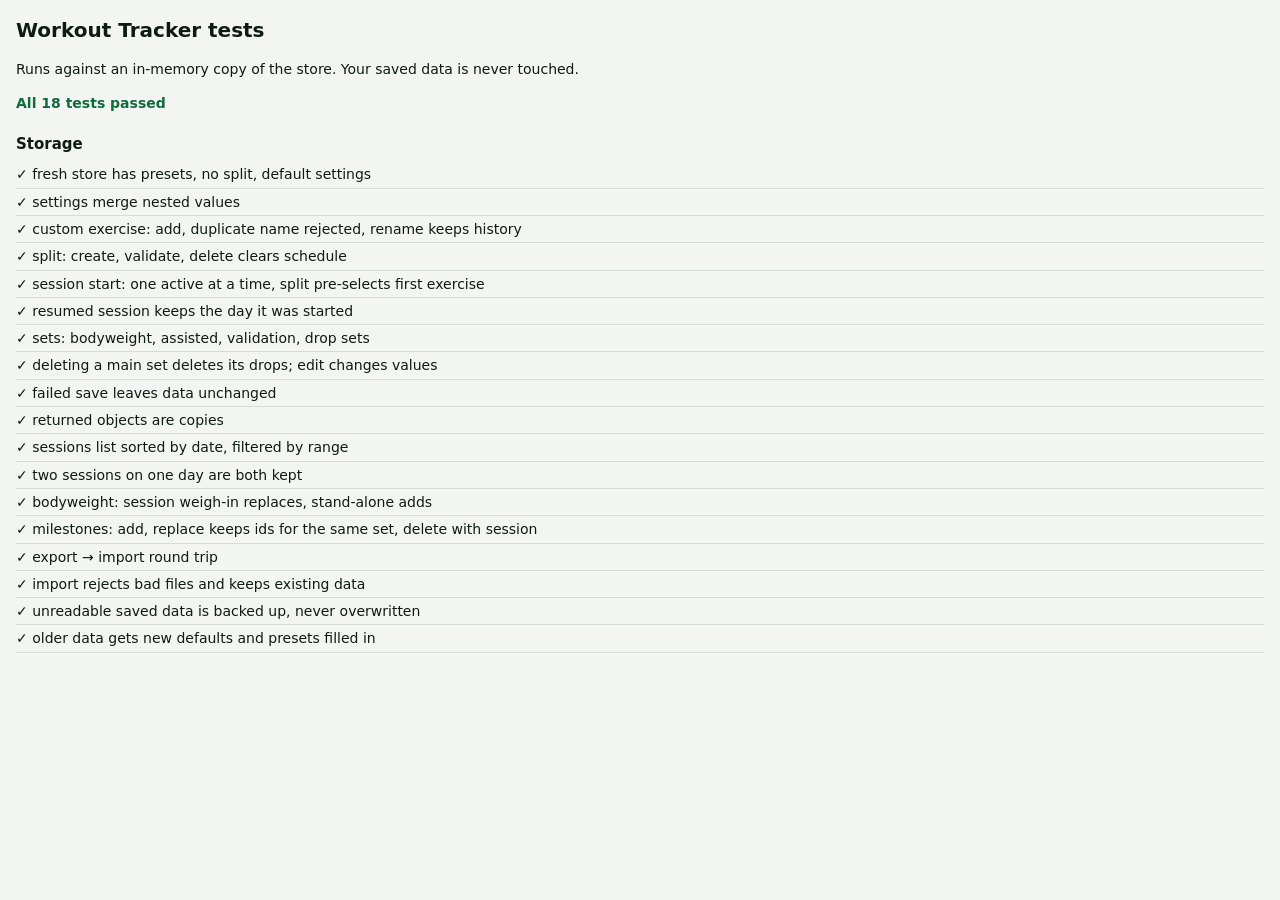
==== tests.html @ 685a0eca "Stage 1: storage layer and data model storage.js is the only file that touches persistence. All Stor" ====
<!doctype html>
<html lang="en">
<head>
<meta charset="utf-8">
<meta name="viewport" content="width=device-width, initial-scale=1">
<title>Workout Tracker tests</title>
<style>
  body { font: 14px/1.45 system-ui, sans-serif; margin: 0; padding: 16px; background: #F3F5F3; color: #0F1A13; }
  h1 { font-size: 20px; margin: 0 0 4px; }
  h2 { font-size: 15px; margin: 20px 0 6px; }
  #summary { font-weight: 700; margin-bottom: 8px; }
  #summary.ok { color: #0F6B3A; } #summary.bad { color: #B00E28; }
  ul { list-style: none; margin: 0; padding: 0; }
  li { padding: 3px 0; border-bottom: 1px solid #D6DDD7; }
  li.fail { color: #B00E28; }
  li .msg { display: block; font: 12px ui-monospace, monospace; white-space: pre-wrap; }
</style>
</head>
<body>
<h1>Workout Tracker tests</h1>
<p>Runs against an in-memory copy of the store. Your saved data is never touched.</p>
<div id="summary">Running…</div>
<div id="out"></div>

<script src="storage.js"></script>
<script>
/* ---------- Tiny test runner ---------- */
const groups = [];
function group(name, fn) { groups.push({ name, fn }); }
class AssertionError extends Error {}
function eq(actual, expected, label = '') {
  const a = JSON.stringify(actual), e = JSON.stringify(expected);
  if (a !== e) throw new AssertionError(`${label}\n  expected ${e}\n  got      ${a}`);
}
function ok(cond, label = 'expected true') { if (!cond) throw new AssertionError(label); }
async function rejects(promise, match, label = '') {
  try { await promise; } catch (err) {
    if (match && !String(err.message).includes(match)) throw new AssertionError(`${label} wrong error: ${err.message}`);
    return err;
  }
  throw new AssertionError(`${label} expected an error`);
}

/** In-memory backend, also used to inspect what was saved. */
function memoryBackend(initial = null) {
  let saved = initial ? JSON.stringify(initial) : null;
  return {
    saves: 0,
    failNext: false,
    async load() { return saved ? JSON.parse(saved) : null; },
    async save(db) {
      if (this.failNext) { this.failNext = false; throw new Store.StoreError('disk full', 'quota'); }
      this.saves++; saved = JSON.stringify(db);
    },
    raw() { return saved ? JSON.parse(saved) : null; },
  };
}
async function freshStore(initial) { const b = memoryBackend(initial); await Store.init(b); return b; }

async function runAll() {
  const out = document.getElementById('out');
  let pass = 0, fail = 0;
  for (const g of groups) {
    const h = document.createElement('h2'); h.textContent = g.name; out.append(h);
    const ul = document.createElement('ul'); out.append(ul);
    const tests = [];
    g.fn((name, fn) => tests.push({ name, fn }));
    for (const t of tests) {
      const li = document.createElement('li');
      try { await t.fn(); li.textContent = '✓ ' + t.name; pass++; }
      catch (err) {
        li.className = 'fail'; li.textContent = '✗ ' + t.name; fail++;
        const m = document.createElement('span'); m.className = 'msg'; m.textContent = err.message; li.append(m);
      }
      ul.append(li);
    }
  }
  const s = document.getElementById('summary');
  s.textContent = fail ? `${fail} failed, ${pass} passed` : `All ${pass} tests passed`;
  s.className = fail ? 'bad' : 'ok';
  window.__results = { pass, fail };
}

/* ======================= Storage tests ======================= */
group('Storage', (test) => {
  test('fresh store has presets, no split, default settings', async () => {
    const b = await freshStore();
    const ex = await Store.listExercises();
    ok(ex.length >= 30, 'has preset exercises');
    ok(ex.some((e) => e.id === 'ex_bench-press'), 'bench press preset id is stable');
    eq(await Store.listSessionTypes(), [], 'no default split');
    const s = await Store.getSettings();
    eq([s.units, s.rpeEnabled, s.restTimer.enabled, s.restTimer.autoStart, s.schedule.enabled],
       ['kg', false, false, false, false]);
    ok(b.raw() !== null, 'saved on first launch');
  });

  test('settings merge nested values', async () => {
    await freshStore();
    await Store.updateSettings({ units: 'lb', restTimer: { enabled: true } });
    const s = await Store.getSettings();
    eq([s.units, s.restTimer.enabled, s.restTimer.durationSec], ['lb', true, 120]);
    await rejects(Store.updateSettings({ units: 'stone' }), 'kg or lb');
  });

  test('custom exercise: add, duplicate name rejected, rename keeps history', async () => {
    await freshStore();
    const ex = await Store.addExercise({ name: '  Landmine   Press ', group: 'shoulders' });
    eq(ex.name, 'Landmine Press');
    await rejects(Store.addExercise({ name: 'landmine press' }), 'already have');
    const s = await Store.startSession();
    await Store.addSet(s.id, { exerciseId: ex.id, weightKg: 30, reps: 10 });
    await Store.updateExercise(ex.id, { name: 'Landmine Push Press' });
    const got = await Store.getSession(s.id);
    eq(got.sets[0].exerciseId, ex.id, 'set still points at the same exercise');
    eq((await Store.getExercise(ex.id)).name, 'Landmine Push Press');
  });

  test('split: create, validate, delete clears schedule', async () => {
    await freshStore();
    const push = await Store.saveSessionType({ name: 'Push', items: [
      { exerciseId: 'ex_bench-press', targetSets: 3 }, { exerciseId: 'ex_overhead-press', targetSets: 3 }] });
    await rejects(Store.saveSessionType({ name: 'push' }), 'already have');
    await rejects(Store.saveSessionType({ name: 'Bad', items: [{ exerciseId: 'ex_bench-press', targetSets: 0 }] }), 'Target sets');
    await Store.updateSettings({ schedule: { enabled: true, days: { 1: push.id } } });
    eq((await Store.getSettings()).schedule.days[1], push.id);
    await Store.deleteSessionType(push.id);
    eq((await Store.getSettings()).schedule.days[1], null);
  });

  test('session start: one active at a time, split pre-selects first exercise', async () => {
    await freshStore();
    const push = await Store.saveSessionType({ name: 'Push', items: [{ exerciseId: 'ex_bench-press', targetSets: 3 }] });
    const s = await Store.startSession({ sessionTypeId: push.id });
    eq(s.currentExerciseId, 'ex_bench-press');
    eq(s.date, Store.util.dateKey());
    await rejects(Store.startSession(), 'Finish the current session');
  });

  test('resumed session keeps the day it was started', async () => {
    const b = await freshStore();
    const s = await Store.startSession({ date: '2026-11-20' });
    await Store.addSet(s.id, { exerciseId: 'ex_bench-press', weightKg: 80, reps: 8 });
    await Store.init(memoryBackend(b.raw()));      // simulate reopening the app later
    const active = await Store.getActiveSession();
    eq([active.id, active.date, active.sets.length], [s.id, '2026-11-20', 1]);
    await Store.finishSession(s.id);
    eq((await Store.getSession(s.id)).date, '2026-11-20', 'still the start day after finishing');
    eq(await Store.getActiveSession(), null);
  });

  test('sets: bodyweight, assisted, validation, drop sets', async () => {
    await freshStore();
    const s = await Store.startSession();
    const bw = await Store.addSet(s.id, { exerciseId: 'ex_pull-up', weightKg: null, reps: 10 });
    const asst = await Store.addSet(s.id, { exerciseId: 'ex_pull-up', weightKg: -20, reps: 8 });
    eq([bw.weightKg, asst.weightKg, bw.kind], [null, -20, 'main']);
    await rejects(Store.addSet(s.id, { exerciseId: 'ex_pull-up', weightKg: 10, reps: 0 }), 'Reps');
    await rejects(Store.addSet(s.id, { exerciseId: 'ex_pull-up', weightKg: 10, reps: 5, rpe: 8.3 }), 'RPE');
    const drop = await Store.addSet(s.id, { parentId: asst.id, weightKg: -40, reps: 4, exerciseId: 'ignored' });
    eq([drop.kind, drop.exerciseId, drop.parentId], ['drop', 'ex_pull-up', asst.id]);
    await rejects(Store.addSet(s.id, { parentId: drop.id, weightKg: 0, reps: 1 }), 'drop set must belong');
  });

  test('deleting a main set deletes its drops; edit changes values', async () => {
    await freshStore();
    const s = await Store.startSession();
    const a = await Store.addSet(s.id, { exerciseId: 'ex_bench-press', weightKg: 80, reps: 8 });
    await Store.addSet(s.id, { parentId: a.id, weightKg: 60, reps: 10 });
    await Store.addSet(s.id, { parentId: a.id, weightKg: 40, reps: 12 });
    const b2 = await Store.addSet(s.id, { exerciseId: 'ex_bench-press', weightKg: 80, reps: 7 });
    await Store.updateSet(s.id, b2.id, { reps: 6, note: 'grip slipped' });
    const removed = await Store.deleteSet(s.id, a.id);
    eq(removed.length, 3);
    const got = await Store.getSession(s.id);
    eq(got.sets.map((x) => [x.reps, x.note]), [[6, 'grip slipped']]);
  });

  test('failed save leaves data unchanged', async () => {
    const b = await freshStore();
    const s = await Store.startSession();
    b.failNext = true;
    await rejects(Store.addSet(s.id, { exerciseId: 'ex_bench-press', weightKg: 80, reps: 8 }), 'disk full');
    eq((await Store.getSession(s.id)).sets.length, 0, 'set was not added in memory');
    await Store.addSet(s.id, { exerciseId: 'ex_bench-press', weightKg: 80, reps: 8 });
    eq((await Store.getSession(s.id)).sets.length, 1, 'next write still works');
  });

  test('returned objects are copies', async () => {
    await freshStore();
    const s = await Store.getSettings();
    s.units = 'lb';
    eq((await Store.getSettings()).units, 'kg');
  });

  test('sessions list sorted by date, filtered by range', async () => {
    await freshStore();
    for (const date of ['2026-11-03', '2026-11-01', '2026-11-02']) {
      const s = await Store.startSession({ date });
      await Store.finishSession(s.id);
    }
    eq((await Store.listSessions()).map((s) => s.date), ['2026-11-01', '2026-11-02', '2026-11-03']);
    eq((await Store.listSessions({ from: '2026-11-02' })).length, 2);
  });

  test('two sessions on one day are both kept', async () => {
    await freshStore();
    const a = await Store.startSession({ date: '2026-11-05' }); await Store.finishSession(a.id);
    const b = await Store.startSession({ date: '2026-11-05' }); await Store.finishSession(b.id);
    eq((await Store.listSessions({ from: '2026-11-05', to: '2026-11-05' })).length, 2);
  });

  test('bodyweight: session weigh-in replaces, stand-alone adds', async () => {
    await freshStore();
    const s = await Store.startSession({ date: '2026-11-10' });
    await Store.logBodyweight({ sessionId: s.id, kg: 80 });
    await Store.logBodyweight({ sessionId: s.id, kg: 80.4 });
    await Store.logBodyweight({ date: '2026-11-11', kg: 80.1 });
    const list = await Store.listBodyweights();
    eq(list.map((b) => [b.date, b.kg]), [['2026-11-10', 80.4], ['2026-11-11', 80.1]]);
    await Store.deleteSession(s.id);
    eq((await Store.listBodyweights()).length, 1, 'session weigh-in removed with the session');
  });

  test('milestones: add, replace keeps ids for the same set, delete with session', async () => {
    await freshStore();
    const s = await Store.startSession({ date: '2026-11-10' });
    const [m] = await Store.addMilestones([{ exerciseId: 'ex_bench-press', sessionId: s.id, setId: 'set_a',
      type: 'weight', weightKg: 100, reps: 3, date: '2026-11-10', loggedAt: 't1' }]);
    const next = await Store.replaceExerciseMilestones('ex_bench-press', [
      { sessionId: s.id, setId: 'set_a', type: 'weight', weightKg: 100, reps: 3, date: '2026-11-10', loggedAt: 't1' },
      { sessionId: s.id, setId: 'set_b', type: 'reps', weightKg: 90, reps: 6, date: '2026-11-10', loggedAt: 't2' }]);
    eq(next[0].id, m.id, 'same set keeps its milestone id');
    eq((await Store.listMilestones({ exerciseId: 'ex_bench-press' })).length, 2);
    await Store.deleteSession(s.id);
    eq((await Store.listMilestones()).length, 0);
  });

  test('export → import round trip', async () => {
    await freshStore();
    await Store.updateSettings({ units: 'lb' });
    await Store.addExercise({ name: 'Zercher Squat', group: 'legs' });
    const s = await Store.startSession({ date: '2026-11-12' });
    await Store.addSet(s.id, { exerciseId: 'ex_back-squat', weightKg: 102.0582, reps: 5 });
    const file = JSON.parse(JSON.stringify(await Store.exportData()));
    eq(file.app, 'workout-tracker');
    await freshStore();
    const res = await Store.importData(file);
    eq(res.sessions, 1);
    eq((await Store.getSettings()).units, 'lb');
    eq((await Store.getSession(s.id)).sets[0].weightKg, 102.0582, 'full precision kept');
    ok((await Store.listExercises()).some((e) => e.name === 'Zercher Squat'));
  });

  test('import rejects bad files and keeps existing data', async () => {
    await freshStore();
    const s = await Store.startSession();
    await rejects(Store.importData({ hello: 'world' }), "can't be imported");
    await rejects(Store.importData({ exercises: [], sessions: [{ id: 'x', date: 'yesterday', sets: [] }] }), 'invalid date');
    await rejects(Store.importData({ schemaVersion: 99, exercises: [], sessions: [] }), 'newer version');
    ok(await Store.getSession(s.id), 'existing session still there');
  });

  test('unreadable saved data is backed up, never overwritten', async () => {
    const fake = { data: { 'workoutTracker.v1': '{broken' }, getItem(k) { return this.data[k] ?? null; },
      setItem(k, v) { this.data[k] = v; } };
    await rejects(Store.init(Store.createLocalBackend('workoutTracker.v1', fake)), 'could not be read');
    eq(fake.data['workoutTracker.v1'], '{broken', 'original left alone');
    ok(Object.keys(fake.data).some((k) => k.startsWith('workoutTracker.v1.unreadable.')), 'backup copy made');
  });

  test('older data gets new defaults and presets filled in', async () => {
    await freshStore({ schemaVersion: 1, settings: { units: 'lb' }, exercises: [], sessions: [] });
    const s = await Store.getSettings();
    eq([s.units, s.restTimer.durationSec, s.schedule.enabled], ['lb', 120, false]);
    ok((await Store.listExercises()).length >= 30);
  });
});

runAll();
</script>
</body>
</html>
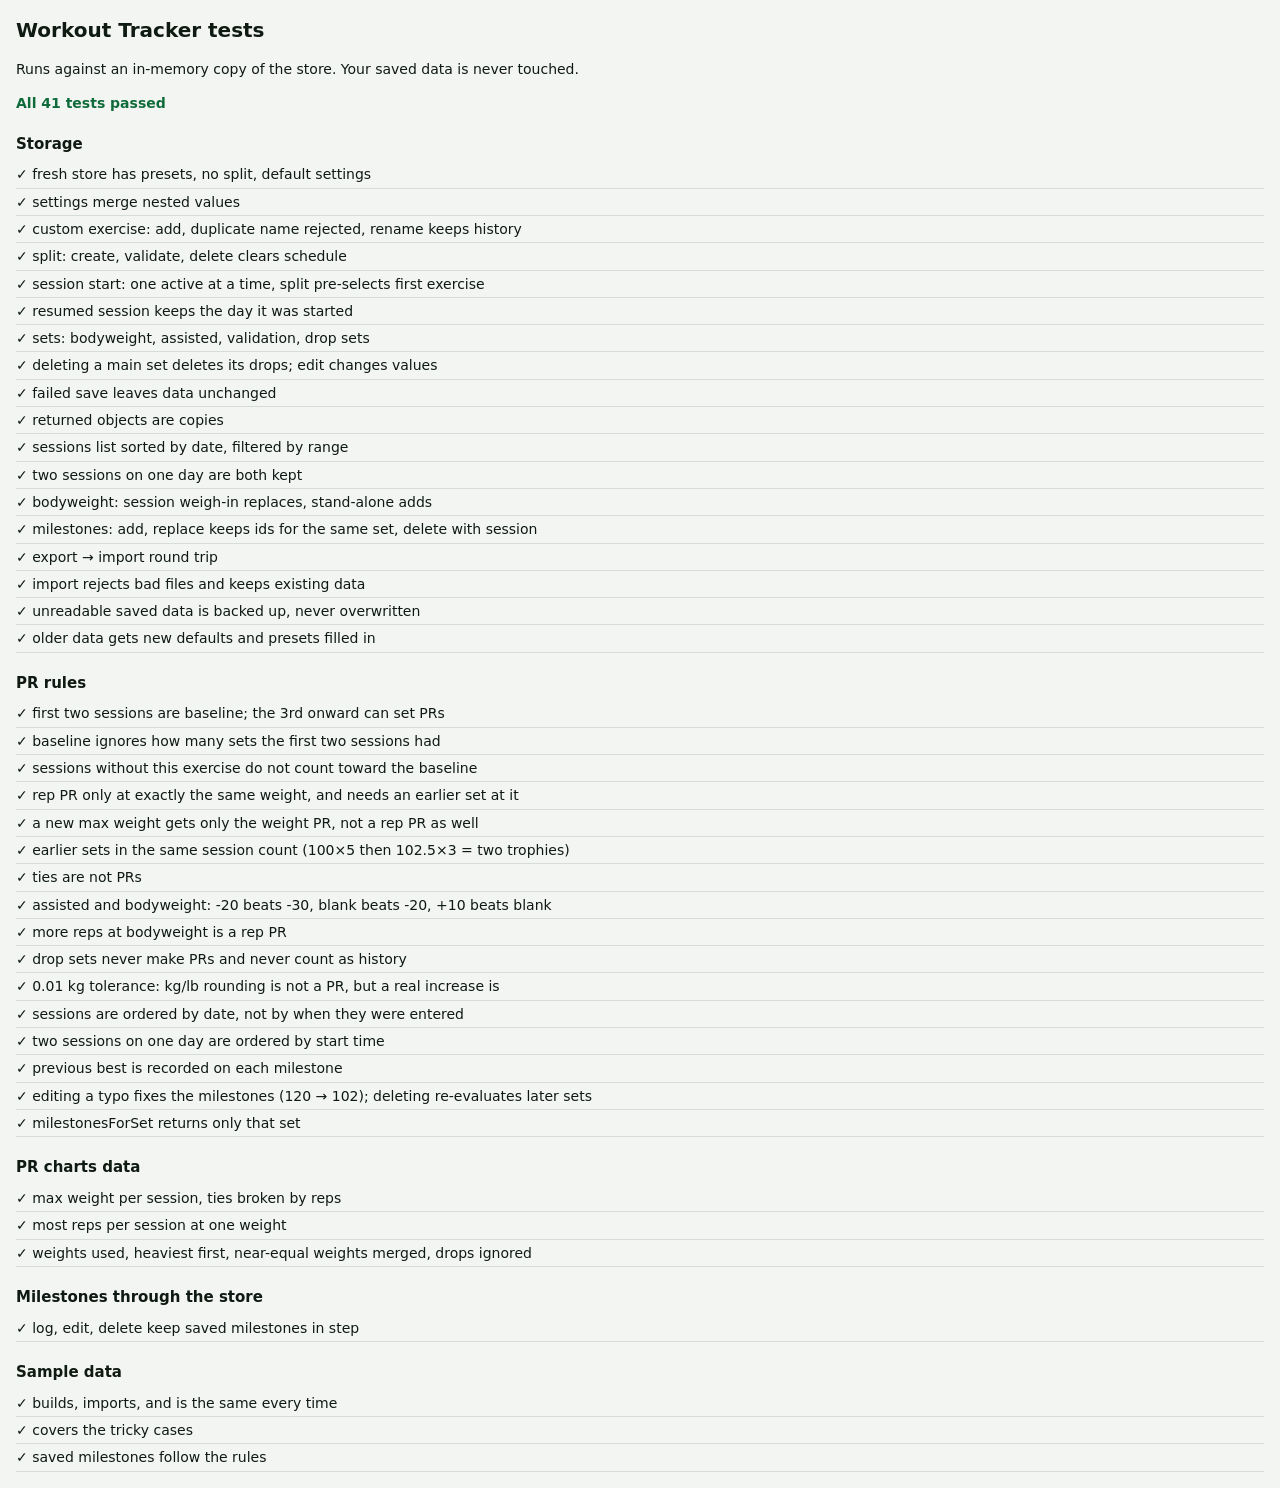
==== commit a8de9e93: "Stage 2: PR milestone logic, sample data, tests prs.js holds the pure PR rules: weight PRs and rep P" ====
--- a/tests.html
+++ b/tests.html
@@ -23,6 +23,8 @@
 <div id="out"></div>
 
 <script src="storage.js"></script>
+<script src="prs.js"></script>
+<script src="samples.js"></script>
 <script>
 /* ---------- Tiny test runner ---------- */
 const groups = [];
@@ -277,6 +279,234 @@
   });
 });
 
+/* ======================= PR (milestone) tests ======================= */
+
+/**
+ * Builds sessions from short strings, all for exercise "ex" unless prefixed.
+ *   S('2026-11-01', '100x5', 'BWx10', '-20x8', 'd60x10', 'other:50x5')
+ * 'BW' = bodyweight (null), 'd' prefix = drop set of the previous main set.
+ * Session ids are s1, s2, ... and set ids s1.1, s1.2, ... in the order given.
+ */
+const S = (date, ...sets) => ({ date, sets });
+function hist(...specs) {
+  return specs.map((spec, i) => {
+    const sid = `s${i + 1}`;
+    let lastMain = null;
+    const sets = spec.sets.map((str, j) => {
+      let ex = 'ex', body = str;
+      if (body.includes(':')) [ex, body] = body.split(':');
+      const drop = body.startsWith('d');
+      if (drop) body = body.slice(1);
+      const [w, r] = body.split('x');
+      const set = { id: `${sid}.${j + 1}`, kind: drop ? 'drop' : 'main', parentId: drop ? lastMain.id : null,
+        exerciseId: drop ? lastMain.exerciseId : ex, weightKg: w === 'BW' ? null : Number(w), reps: Number(r),
+        loggedAt: `${spec.date}T10:${String(j).padStart(2, '0')}:00Z` };
+      if (!drop) lastMain = set;
+      return set;
+    });
+    return { id: sid, date: spec.date, startedAt: spec.startedAt || `${spec.date}T10:00:00Z`, sets };
+  });
+}
+const prs = (sessions, ex = 'ex') => PRs.computeMilestones(sessions, ex).map((m) => `${m.setId}:${m.type}`);
+
+group('PR rules', (test) => {
+  test('first two sessions are baseline; the 3rd onward can set PRs', () => {
+    const h = hist(S('2026-01-01', '100x5'), S('2026-01-02', '105x5', '110x3'), S('2026-01-03', '100x5'),
+      S('2026-01-04', '112.5x1'));
+    eq(prs(h), ['s4.1:weight']);
+  });
+
+  test('baseline ignores how many sets the first two sessions had', () => {
+    const h = hist(S('2026-01-01', '50x5'), S('2026-01-02', '60x5', '70x5', '80x5', '90x5'), S('2026-01-03', '95x5'));
+    eq(prs(h), ['s3.1:weight']);
+  });
+
+  test('sessions without this exercise do not count toward the baseline', () => {
+    const h = hist(S('2026-01-01', '100x5'), S('2026-01-02', 'other:50x5'), S('2026-01-03', '110x5'));
+    eq(prs(h), []);
+  });
+
+  test('rep PR only at exactly the same weight, and needs an earlier set at it', () => {
+    const h = hist(S('2026-01-01', '100x5'), S('2026-01-02', '100x5'), S('2026-01-03', '100x6', '95x9'));
+    eq(prs(h), ['s3.1:reps']);
+  });
+
+  test('a new max weight gets only the weight PR, not a rep PR as well', () => {
+    const h = hist(S('2026-01-01', '100x5'), S('2026-01-02', '100x5'), S('2026-01-03', '102.5x8'));
+    eq(prs(h), ['s3.1:weight']);
+  });
+
+  test('earlier sets in the same session count (100×5 then 102.5×3 = two trophies)', () => {
+    const h = hist(S('2026-01-01', '95x5'), S('2026-01-02', '97.5x5'), S('2026-01-03', '100x5', '102.5x3'),
+      S('2026-01-04', '100x6', '100x7'));
+    eq(prs(h), ['s3.1:weight', 's3.2:weight', 's4.1:reps', 's4.2:reps']);
+  });
+
+  test('ties are not PRs', () => {
+    const h = hist(S('2026-01-01', '100x5'), S('2026-01-02', '100x5'), S('2026-01-03', '100x5', '100x5'));
+    eq(prs(h), []);
+  });
+
+  test('assisted and bodyweight: -20 beats -30, blank beats -20, +10 beats blank', () => {
+    const h = hist(S('2026-01-01', '-30x8'), S('2026-01-02', '-30x8'), S('2026-01-03', '-20x6', 'BWx3', '10x2'));
+    eq(prs(h), ['s3.1:weight', 's3.2:weight', 's3.3:weight']);
+    const m = PRs.computeMilestones(h, 'ex');
+    eq(m[1].weightKg, null, 'bodyweight PR keeps a blank weight');
+    eq(m[1].previous.weightKg, -20);
+  });
+
+  test('more reps at bodyweight is a rep PR', () => {
+    const h = hist(S('2026-01-01', 'BWx10'), S('2026-01-02', 'BWx10'), S('2026-01-03', 'BWx12', '0x13'));
+    eq(prs(h), ['s3.1:reps', 's3.2:reps'], 'blank and a typed 0 are the same weight');
+  });
+
+  test('drop sets never make PRs and never count as history', () => {
+    const h = hist(S('2026-01-01', '100x5', 'd120x10'), S('2026-01-02', '100x5'), S('2026-01-03', '110x3', 'd130x1'));
+    eq(prs(h), ['s3.1:weight']);
+    eq(PRs.computeMilestones(h, 'ex')[0].previous.weightKg, 100, 'the 120 drop was ignored');
+  });
+
+  test('0.01 kg tolerance: kg/lb rounding is not a PR, but a real increase is', () => {
+    const h = hist(S('2026-01-01', '102.058x5'), S('2026-01-02', '100x5'),
+      S('2026-01-03', '102.0582x5', '102.0582x6', '102.07x1'));
+    eq(prs(h), ['s3.2:reps', 's3.3:weight']);
+  });
+
+  test('sessions are ordered by date, not by when they were entered', () => {
+    const h = hist(S('2026-11-10', '110x1'), S('2026-11-01', '100x1'), S('2026-11-05', '100x1'));
+    eq(prs(h), ['s1.1:weight']);
+  });
+
+  test('two sessions on one day are ordered by start time', () => {
+    const h = hist(S('2026-01-01', '100x5'), S('2026-01-02', '100x5'),
+      { date: '2026-01-03', startedAt: '2026-01-03T19:00:00Z', sets: ['105x5'] },
+      { date: '2026-01-03', startedAt: '2026-01-03T08:00:00Z', sets: ['102.5x5'] });
+    eq(prs(h), ['s4.1:weight', 's3.1:weight']);
+  });
+
+  test('previous best is recorded on each milestone', () => {
+    const h = hist(S('2026-01-01', '100x5', '100x6'), S('2026-01-02', '90x8'), S('2026-01-03', '105x3', '90x9'));
+    const [w, r] = PRs.computeMilestones(h, 'ex');
+    eq(w.previous, { weightKg: 100, reps: 6 });
+    eq(r.previous, { weightKg: 90, reps: 8 });
+    eq([w.date, w.sessionId, w.exerciseId], ['2026-01-03', 's3', 'ex']);
+  });
+
+  test('editing a typo fixes the milestones (120 → 102); deleting re-evaluates later sets', () => {
+    const h = hist(S('2026-01-01', '100x5'), S('2026-01-02', '100x5'), S('2026-01-03', '120x5'), S('2026-01-04', '110x3'));
+    eq(prs(h), ['s3.1:weight'], 'typo makes 110 look like no PR');
+    h[2].sets[0].weightKg = 102;
+    eq(prs(h), ['s3.1:weight', 's4.1:weight'], 'after the fix, 110 is a PR');
+    h[2].sets = [];
+    eq(prs(h), ['s4.1:weight'], 'after deleting, session 4 becomes the 3rd and 110 still beats 100');
+  });
+
+  test('milestonesForSet returns only that set', () => {
+    const h = hist(S('2026-01-01', '100x5'), S('2026-01-02', '100x5'), S('2026-01-03', '105x5', '100x6'));
+    eq(PRs.milestonesForSet(h, 'ex', 's3.2').map((m) => m.type), ['reps']);
+    eq(PRs.milestonesForSet(h, 'ex', 's2.1'), []);
+  });
+});
+
+group('PR charts data', (test) => {
+  const h = hist(S('2026-01-01', '100x5', '100x6', '80x10'), S('2026-01-03', 'BWx10'),
+    S('2026-01-05', '102.0582x3', '102.058x4', 'd60x10'), S('2026-01-02', 'other:1x1'));
+
+  test('max weight per session, ties broken by reps', () => {
+    eq(PRs.maxWeightSeries(h, 'ex').map((p) => [p.date, p.weightKg, p.reps]),
+      [['2026-01-01', 100, 6], ['2026-01-03', null, 10], ['2026-01-05', 102.058, 4]]);
+  });
+
+  test('most reps per session at one weight', () => {
+    eq(PRs.repsAtWeightSeries(h, 'ex', 100).map((p) => [p.date, p.reps]), [['2026-01-01', 6]]);
+    eq(PRs.repsAtWeightSeries(h, 'ex', 102.06).map((p) => p.reps), [4], 'within tolerance');
+    eq(PRs.repsAtWeightSeries(h, 'ex', null).map((p) => p.reps), [10], 'bodyweight');
+  });
+
+  test('weights used, heaviest first, near-equal weights merged, drops ignored', () => {
+    eq(PRs.weightsUsed(h, 'ex').map((w) => [w.weightKg, w.sets]),
+      [[102.0582, 2], [100, 2], [80, 1], [null, 1]]);
+  });
+});
+
+group('Milestones through the store', (test) => {
+  test('log, edit, delete keep saved milestones in step', async () => {
+    await freshStore();
+    const ex = 'ex_bench-press';
+    const recompute = async () => {
+      const sessions = await Store.listSessions();
+      await Store.replaceExerciseMilestones(ex, PRs.computeMilestones(sessions, ex));
+      return (await Store.listMilestones({ exerciseId: ex })).map((m) => [m.type, m.weightKg]);
+    };
+    for (const [date, w] of [['2026-01-01', 100], ['2026-01-02', 100]]) {
+      const s = await Store.startSession({ date });
+      await Store.addSet(s.id, { exerciseId: ex, weightKg: w, reps: 5 });
+      await Store.finishSession(s.id);
+    }
+    const s3 = await Store.startSession({ date: '2026-01-03' });
+    const typo = await Store.addSet(s3.id, { exerciseId: ex, weightKg: 120, reps: 5 });
+    // Live logging: check just this set and save what it earned.
+    const live = PRs.milestonesForSet(await Store.listSessions(), ex, typo.id);
+    eq(live.map((m) => m.type), ['weight'], 'banner would show');
+    await Store.addMilestones(live);
+    const savedId = (await Store.listMilestones())[0].id;
+    await Store.addSet(s3.id, { exerciseId: ex, weightKg: 110, reps: 3 });
+    eq(await recompute(), [['weight', 120]]);
+    await Store.updateSet(s3.id, typo.id, { weightKg: 102 });
+    eq(await recompute(), [['weight', 102], ['weight', 110]]);
+    eq((await Store.listMilestones())[0].id, savedId, 'same set keeps its milestone id');
+    await Store.deleteSet(s3.id, typo.id);
+    eq(await recompute(), [['weight', 110]]);
+  });
+});
+
+group('Sample data', (test) => {
+  const today = new Date(2026, 10, 23);
+
+  test('builds, imports, and is the same every time', async () => {
+    await freshStore();
+    await Store.updateSettings({ units: 'lb' });
+    const base = await Store.exportData();
+    const a = SampleData.build({ base, today });
+    const b = SampleData.build({ base, today });
+    eq(JSON.stringify(a.sessions), JSON.stringify(b.sessions), 'deterministic');
+    await Store.importData(a);
+    eq((await Store.getSettings()).units, 'lb', 'kept the user settings');
+    const sessions = await Store.listSessions();
+    ok(sessions.length >= 25, `has ${sessions.length} sessions`);
+    ok(sessions.every((s) => s.finishedAt), 'all finished, nothing left open');
+    ok(sessions.every((s) => s.date < '2026-11-23'), 'all before today');
+    eq((await Store.listSessionTypes()).map((t) => t.name), ['Push', 'Pull', 'Legs']);
+  });
+
+  test('covers the tricky cases', async () => {
+    const sessions = await Store.listSessions();
+    const all = sessions.flatMap((s) => s.sets);
+    ok(all.some((s) => s.kind === 'drop'), 'drop sets');
+    ok(all.some((s) => s.weightKg === null), 'bodyweight sets');
+    ok(all.some((s) => s.weightKg < 0), 'assisted sets');
+    const days = sessions.map((s) => s.date);
+    ok(days.some((d, i) => days.indexOf(d) !== i), 'two sessions on one day');
+    ok((await Store.listBodyweights()).length >= 6, 'weigh-ins');
+  });
+
+  test('saved milestones follow the rules', async () => {
+    const sessions = await Store.listSessions();
+    const saved = await Store.listMilestones();
+    ok(saved.length >= 10, `${saved.length} milestones`);
+    ok(saved.some((m) => m.type === 'weight') && saved.some((m) => m.type === 'reps'), 'both kinds');
+    const strip = (list) => list.map(({ setId, type }) => `${setId}:${type}`).sort();
+    eq(strip(saved), strip(PRs.computeAllMilestones(sessions)), 'saved = recomputed');
+    const setById = new Map(sessions.flatMap((s) => s.sets.map((x) => [x.id, x])));
+    ok(saved.every((m) => setById.get(m.setId).kind === 'main'), 'never on a drop set');
+    for (const m of saved) {
+      const before = sessions.filter((s) => (s.date < m.date || (s.date === m.date && s.id !== m.sessionId && s.startedAt < sessions.find((x) => x.id === m.sessionId).startedAt))
+        && s.sets.some((x) => x.kind === 'main' && x.exerciseId === m.exerciseId));
+      ok(before.length >= 2, `milestone on ${m.date} has a 2-session baseline`);
+    }
+  });
+});
+
 runAll();
 </script>
 </body>
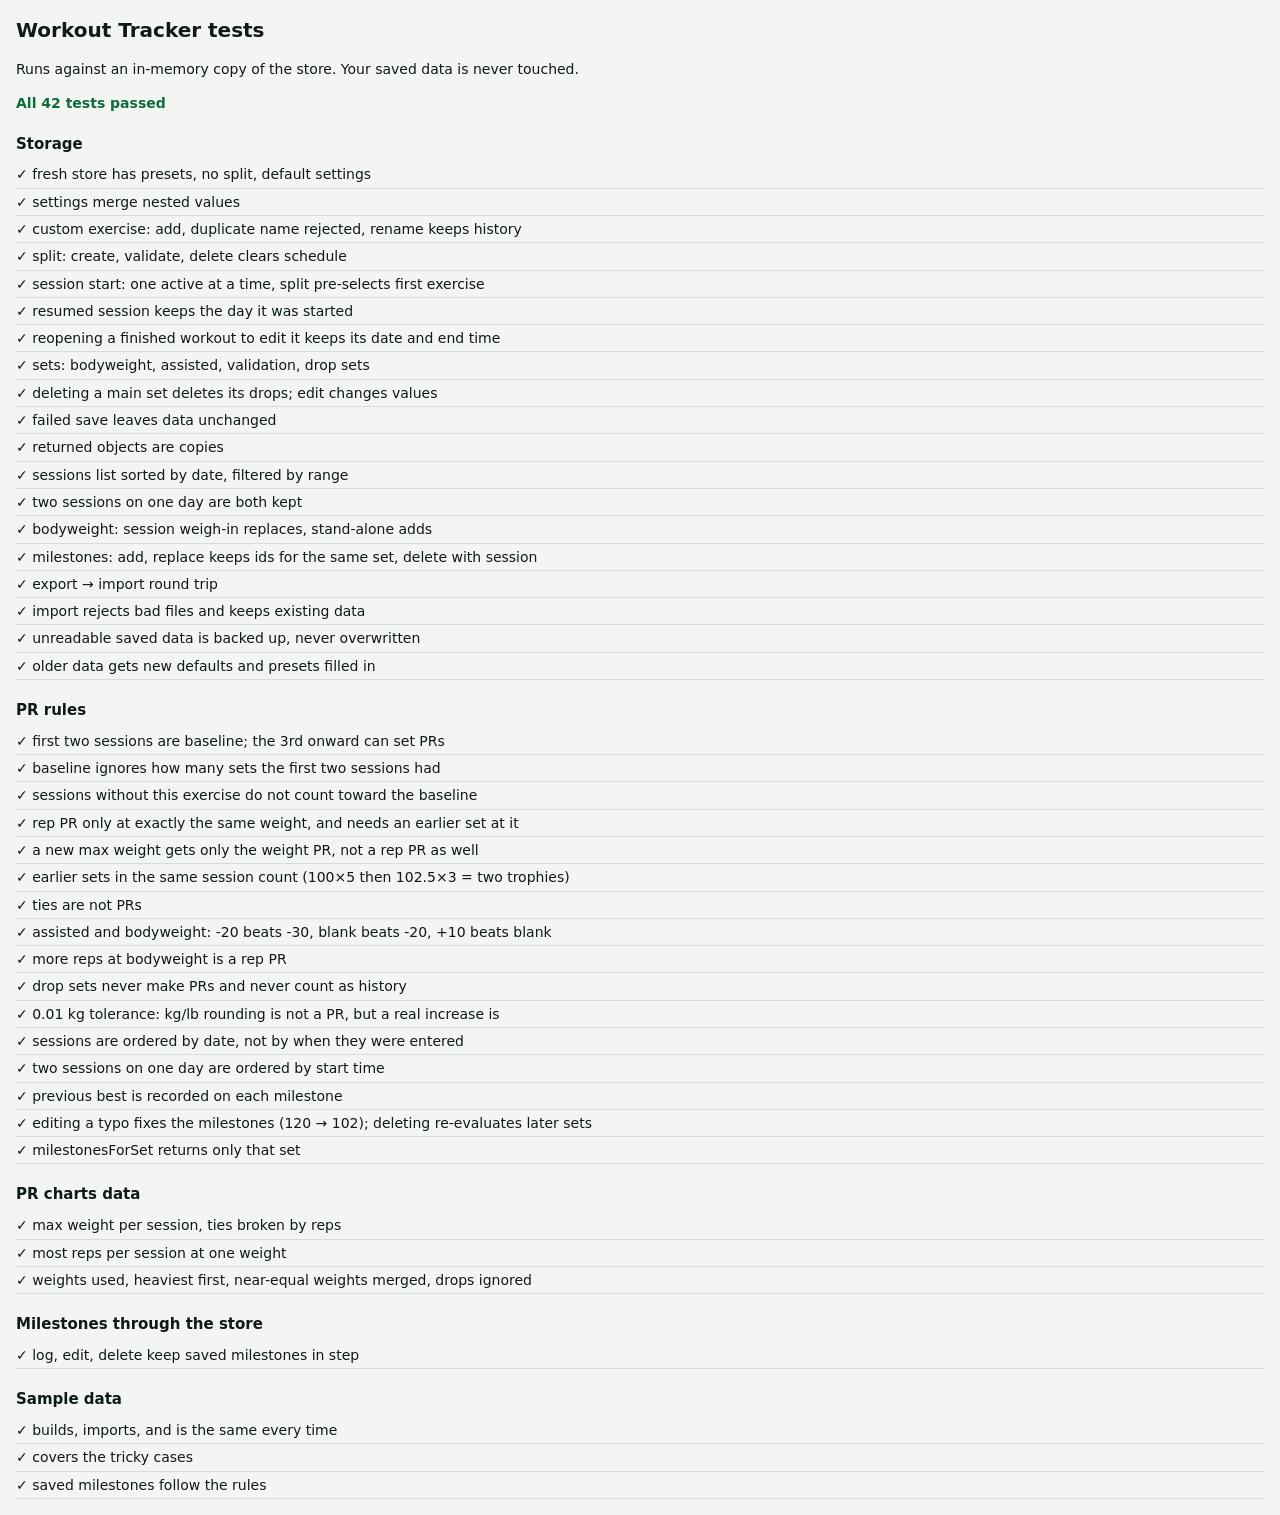
==== commit 4792db59: "Stage 5: Calendar Month view (Monday first) with prev/next and a month summary. Workout days are sha" ====
--- a/tests.html
+++ b/tests.html
@@ -149,6 +149,18 @@
     await Store.finishSession(s.id);
     eq((await Store.getSession(s.id)).date, '2026-11-20', 'still the start day after finishing');
     eq(await Store.getActiveSession(), null);
+  });
+
+  test('reopening a finished workout to edit it keeps its date and end time', async () => {
+    await freshStore();
+    const s = await Store.startSession({ date: '2026-11-18' });
+    const done = await Store.finishSession(s.id, { finishedAt: '2026-11-18T19:10:00.000Z' });
+    await Store.reopenSession(s.id);
+    eq((await Store.getActiveSession()).id, s.id);
+    await Store.addSet(s.id, { exerciseId: 'ex_bench-press', weightKg: 80, reps: 8 });
+    const again = await Store.finishSession(s.id);
+    eq([again.date, again.finishedAt], ['2026-11-18', done.finishedAt]);
+    ok(!('reopenedFinishedAt' in again), 'temporary field removed');
   });
 
   test('sets: bodyweight, assisted, validation, drop sets', async () => {
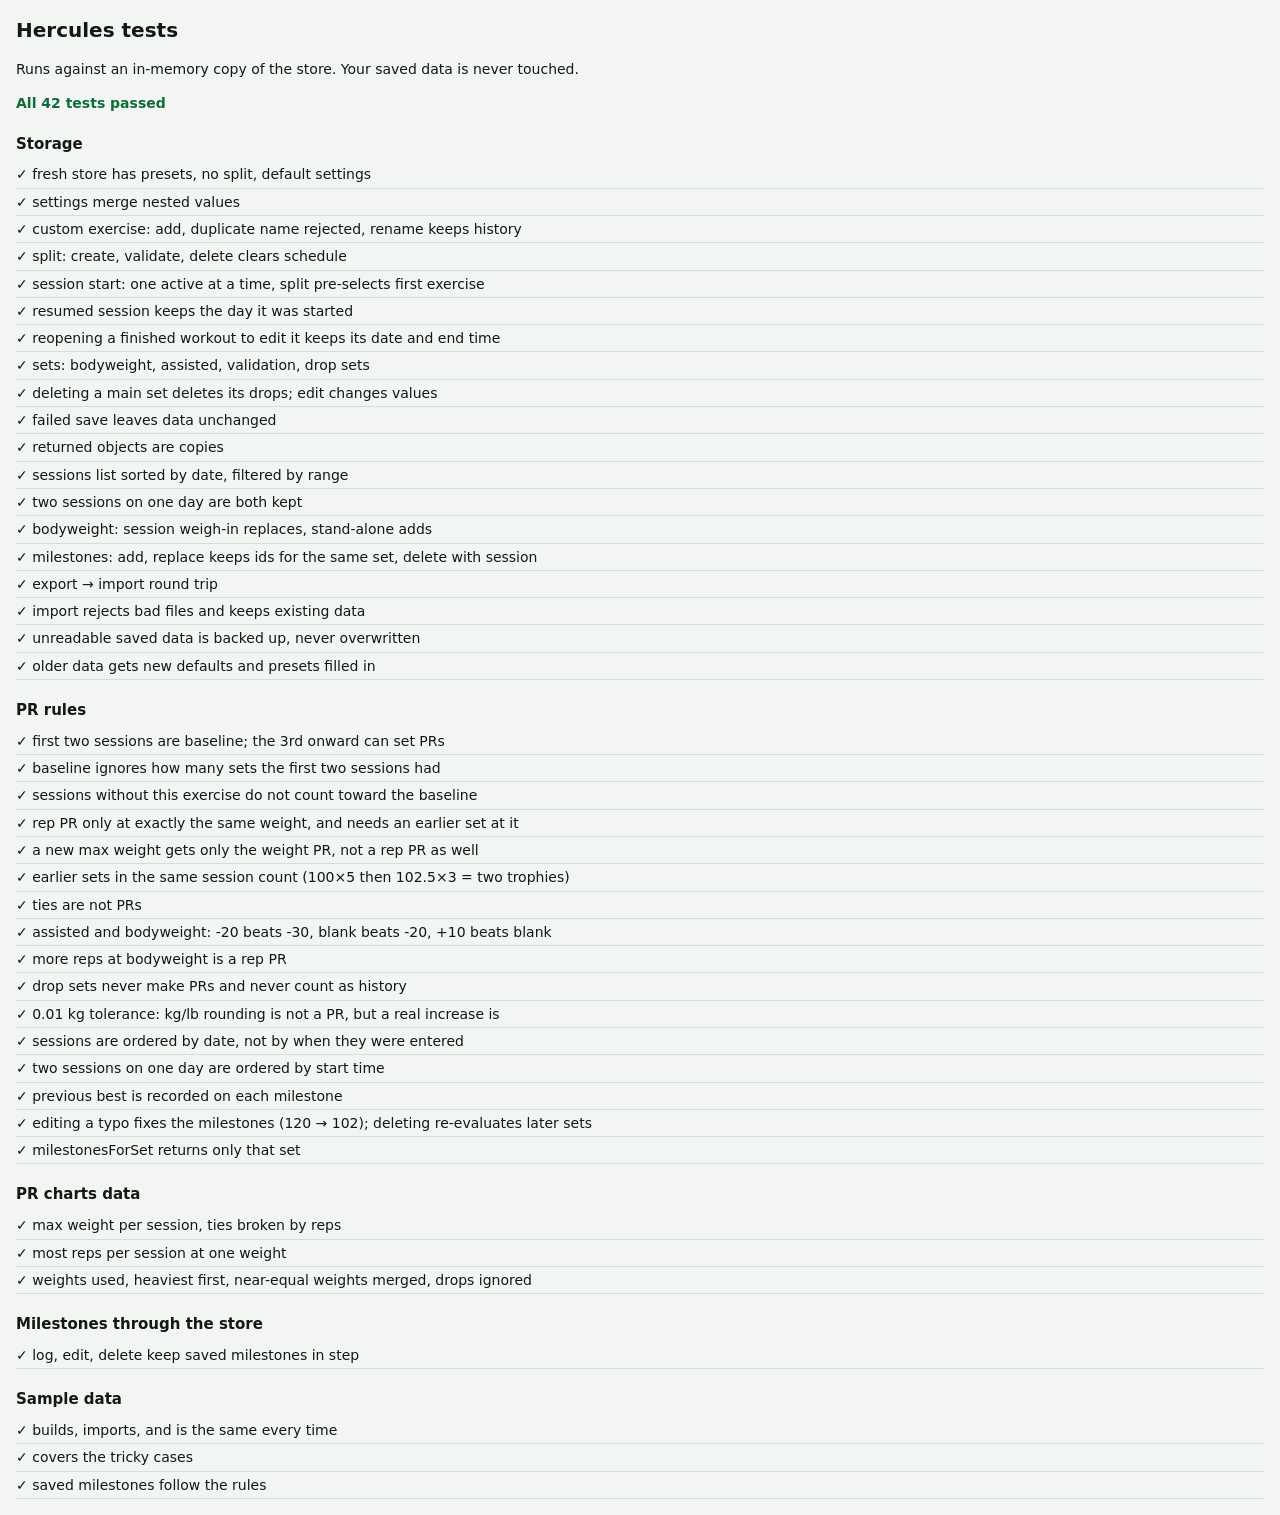
==== commit e903e2ae: "Name the app Hercules Title, home-screen name, Settings, export file name, README and tests now say " ====
--- a/tests.html
+++ b/tests.html
@@ -3,7 +3,7 @@
 <head>
 <meta charset="utf-8">
 <meta name="viewport" content="width=device-width, initial-scale=1">
-<title>Workout Tracker tests</title>
+<title>Hercules tests</title>
 <style>
   body { font: 14px/1.45 system-ui, sans-serif; margin: 0; padding: 16px; background: #F3F5F3; color: #0F1A13; }
   h1 { font-size: 20px; margin: 0 0 4px; }
@@ -17,7 +17,7 @@
 </style>
 </head>
 <body>
-<h1>Workout Tracker tests</h1>
+<h1>Hercules tests</h1>
 <p>Runs against an in-memory copy of the store. Your saved data is never touched.</p>
 <div id="summary">Running…</div>
 <div id="out"></div>
